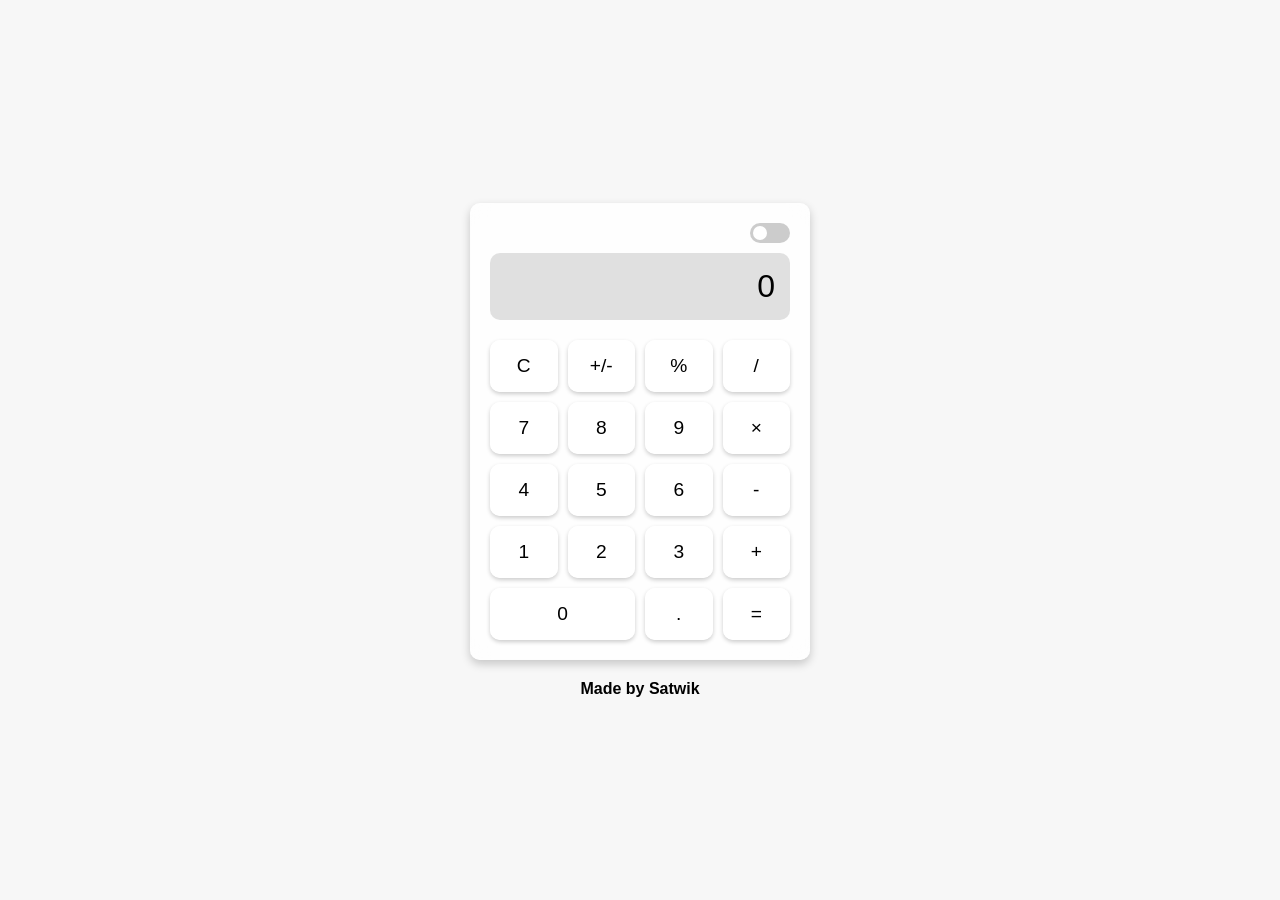
==== index.html @ 66f6cc0e "Simple Calculator It is a Simple pre-design of a Calculator" ====
<!DOCTYPE html>
<html lang="en">
<head>
  <meta charset="UTF-8">
  <meta name="viewport" content="width=device-width, initial-scale=1.0">
  <title>Transparent Calculator</title>
  <link rel="stylesheet" href="styles.css">
</head>
<body>
  <div class="calculator">
    <div class="theme-toggle">
      <label class="switch">
        <input type="checkbox" id="themeSwitch">
        <span class="slider"></span>
      </label>
    </div>
    <div class="display" id="display">0</div>
    <div class="buttons">
      <button class="btn" onclick="clearDisplay()">C</button>
      <button class="btn" onclick="toggleSign()">+/-</button>
      <button class="btn" onclick="insert('%')">%</button>
      <button class="btn" onclick="insert('/')">/</button>
      <button class="btn" onclick="insert('7')">7</button>
      <button class="btn" onclick="insert('8')">8</button>
      <button class="btn" onclick="insert('9')">9</button>
      <button class="btn" onclick="insert('*')">×</button>
      <button class="btn" onclick="insert('4')">4</button>
      <button class="btn" onclick="insert('5')">5</button>
      <button class="btn" onclick="insert('6')">6</button>
      <button class="btn" onclick="insert('-')">-</button>
      <button class="btn" onclick="insert('1')">1</button>
      <button class="btn" onclick="insert('2')">2</button>
      <button class="btn" onclick="insert('3')">3</button>
      <button class="btn" onclick="insert('+')">+</button>
      <button class="btn zero" onclick="insert('0')">0</button>
      <button class="btn" onclick="insert('.')">.</button>
      <button class="btn" onclick="calculate()">=</button>
    </div>
  </div>
  <footer class="footer">Made by Satwik</footer>
  <script src="script.js"></script>
</body>
</html>
---- styles.css ----
/* Default Light Mode */
:root {
    --bg-color: #f7f7f7;
    --btn-bg: rgba(255, 255, 255, 0.8); /* Transparent button background */
    --btn-hover-bg: rgba(255, 255, 255, 1); /* Button hover effect */
    --btn-color: #000000;
    --display-bg: #e0e0e0;
    --display-color: #000000;
  }
  
  /* Dark Mode */
  [data-theme="dark"] {
    --bg-color: #121212;
    --btn-bg: rgba(46, 46, 46, 0.8); /* Transparent button background for dark mode */
    --btn-hover-bg: rgba(46, 46, 46, 1); /* Button hover effect */
    --btn-color: #ffffff;
    --display-bg: #1d1d1d;
    --display-color: #ffffff;
  }
  
  /* General Body Styling */
  body {
    margin: 0;
    font-family: Arial, sans-serif;
    display: flex;
    flex-direction: column;
    justify-content: center;
    align-items: center;
    height: 100vh;
    background-color: var(--bg-color);
    transition: background-color 0.3s, color 0.3s;
  }
  
  /* Calculator Styling */
  .calculator {
    width: 300px;
    background-color: var(--btn-bg);
    border-radius: 10px;
    box-shadow: 0 4px 10px rgba(0, 0, 0, 0.2);
    padding: 20px;
    backdrop-filter: blur(10px); /* Add blur for glass effect */
  }
  
  /* Display */
  .display {
    background-color: var(--display-bg);
    color: var(--display-color);
    font-size: 2rem;
    padding: 15px;
    margin-bottom: 20px;
    text-align: right;
    border-radius: 10px;
    overflow: hidden;
    white-space: nowrap;
    text-overflow: ellipsis;
  }
  
  .display:empty::before {
    content: "0";
  }
  
  /* Buttons */
  .buttons {
    display: grid;
    grid-template-columns: repeat(4, 1fr);
    gap: 10px;
  }
  
  .btn {
    padding: 15px;
    font-size: 1.2rem;
    border: none;
    border-radius: 10px;
    background-color: var(--btn-bg);
    color: var(--btn-color);
    cursor: pointer;
    transition: background-color 0.3s, transform 0.2s;
    backdrop-filter: blur(10px); /* Transparent glass effect for buttons */
    box-shadow: 0 2px 4px rgba(0, 0, 0, 0.2); /* Subtle shadow for depth */
  }
  
  .btn:hover {
    background-color: var(--btn-hover-bg); /* Slightly opaque on hover */
    transform: scale(1.05); /* Button enlarges slightly on hover */
  }
  
  .zero {
    grid-column: span 2;
  }
  
  /* Toggle Switch */
  .theme-toggle {
    display: flex;
    justify-content: flex-end;
    margin-bottom: 10px;
  }
  
  .switch {
    position: relative;
    display: inline-block;
    width: 40px;
    height: 20px;
  }
  
  .switch input {
    opacity: 0;
    width: 0;
    height: 0;
  }
  
  .slider {
    position: absolute;
    cursor: pointer;
    top: 0;
    left: 0;
    right: 0;
    bottom: 0;
    background-color: #ccc;
    transition: 0.4s;
    border-radius: 20px;
  }
  
  .slider:before {
    position: absolute;
    content: "";
    height: 14px;
    width: 14px;
    left: 3px;
    bottom: 3px;
    background-color: white;
    transition: 0.4s;
    border-radius: 50%;
  }
  
  input:checked + .slider {
    background-color: #2196F3;
  }
  
  input:checked + .slider:before {
    transform: translateX(20px);
  }
  
  /* Footer */
  .footer {
    margin-top: 20px;
    text-align: center;
    font-size: 1rem;
    color: var(--btn-color);
    font-weight: bold;
    transition: color 0.3s;
  }
  
  /* Adjust footer color in dark mode */
  [data-theme="dark"] .footer {
    color: var(--display-color);
  }
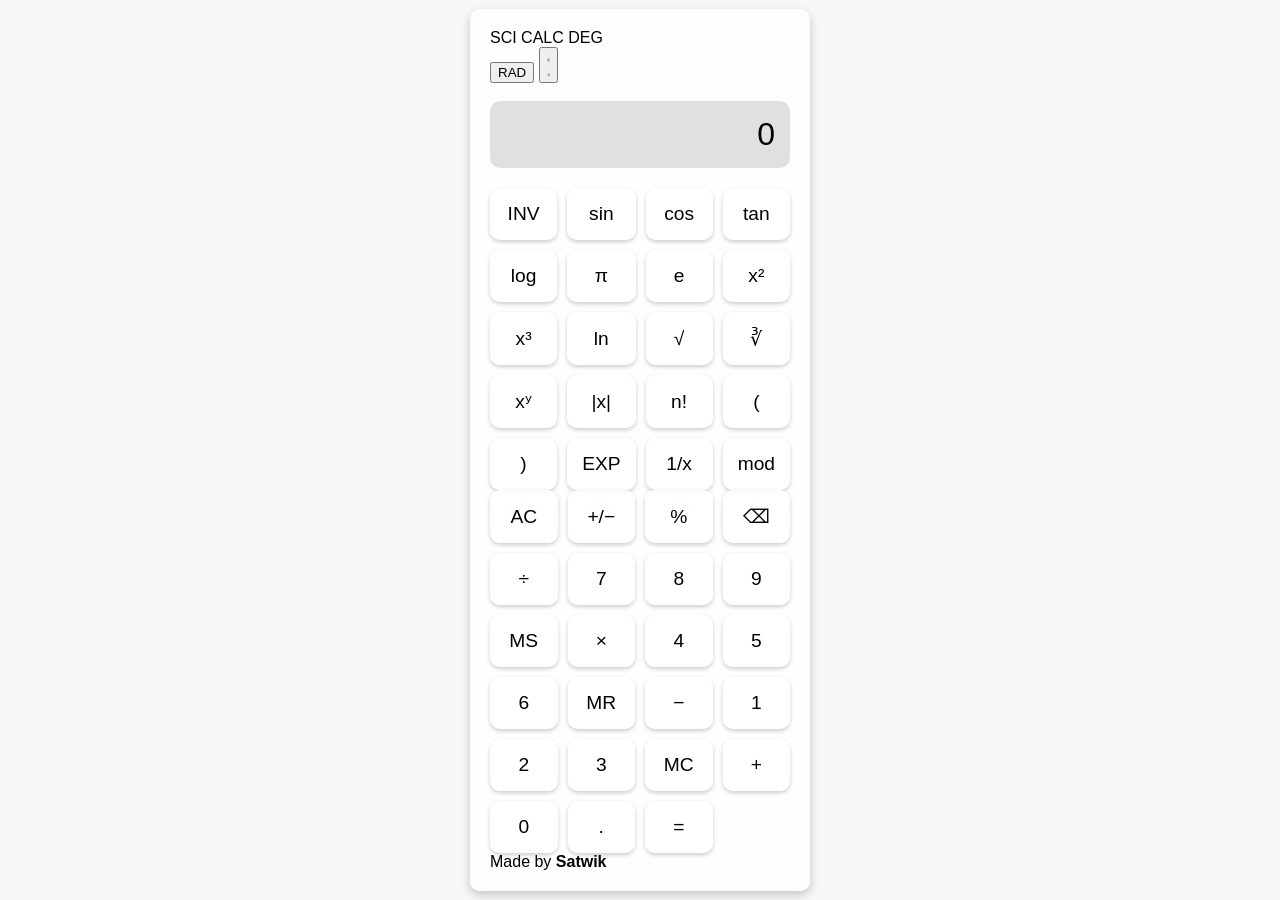
==== commit 5c00c9fc: "Update index.html" ====
--- a/index.html
+++ b/index.html
@@ -1,43 +1,113 @@
 <!DOCTYPE html>
-<html lang="en">
+<html lang="en" data-theme="light">
 <head>
-  <meta charset="UTF-8">
-  <meta name="viewport" content="width=device-width, initial-scale=1.0">
-  <title>Transparent Calculator</title>
-  <link rel="stylesheet" href="styles.css">
+  <meta charset="UTF-8" />
+  <meta name="viewport" content="width=device-width, initial-scale=1.0, maximum-scale=1.0, user-scalable=no" />
+  <meta name="mobile-web-app-capable" content="yes" />
+  <meta name="apple-mobile-web-app-capable" content="yes" />
+  <title>ScCalc — by Satwik</title>
+  <link rel="preconnect" href="https://fonts.googleapis.com" />
+  <link rel="preconnect" href="https://fonts.gstatic.com" crossorigin />
+  <link href="https://fonts.googleapis.com/css2?family=Inter:wght@300;400;500;600&family=JetBrains+Mono:wght@300;400;500;600;700&display=swap" rel="stylesheet" />
+  <link rel="stylesheet" href="styles.css" />
 </head>
 <body>
-  <div class="calculator">
-    <div class="theme-toggle">
-      <label class="switch">
-        <input type="checkbox" id="themeSwitch">
-        <span class="slider"></span>
-      </label>
+
+  <div class="orb orb-1"></div>
+  <div class="orb orb-2"></div>
+
+  <div class="calculator" id="calculator">
+
+    <!-- Header -->
+    <div class="calc-header">
+      <div class="header-left">
+        <span class="calc-brand">SCI CALC</span>
+        <span class="mode-badge" id="modeBadge">DEG</span>
+      </div>
+      <div class="header-right">
+        <button class="icon-btn" id="degRadBtn" title="Toggle DEG / RAD" aria-label="Toggle degrees/radians">RAD</button>
+        <button class="icon-btn" id="themeBtn" title="Toggle theme" aria-label="Toggle theme">
+          <svg class="icon-moon" viewBox="0 0 24 24" fill="none" stroke="currentColor" stroke-width="2"><path d="M21 12.79A9 9 0 1 1 11.21 3a7 7 0 0 0 9.79 9.79z"/></svg>
+          <svg class="icon-sun"  viewBox="0 0 24 24" fill="none" stroke="currentColor" stroke-width="2"><circle cx="12" cy="12" r="5"/><line x1="12" y1="1" x2="12" y2="3"/><line x1="12" y1="21" x2="12" y2="23"/><line x1="4.22" y1="4.22" x2="5.64" y2="5.64"/><line x1="18.36" y1="18.36" x2="19.78" y2="19.78"/><line x1="1" y1="12" x2="3" y2="12"/><line x1="21" y1="12" x2="23" y2="12"/><line x1="4.22" y1="19.78" x2="5.64" y2="18.36"/><line x1="18.36" y1="5.64" x2="19.78" y2="4.22"/></svg>
+        </button>
+      </div>
     </div>
-    <div class="display" id="display">0</div>
-    <div class="buttons">
-      <button class="btn" onclick="clearDisplay()">C</button>
-      <button class="btn" onclick="toggleSign()">+/-</button>
-      <button class="btn" onclick="insert('%')">%</button>
-      <button class="btn" onclick="insert('/')">/</button>
-      <button class="btn" onclick="insert('7')">7</button>
-      <button class="btn" onclick="insert('8')">8</button>
-      <button class="btn" onclick="insert('9')">9</button>
-      <button class="btn" onclick="insert('*')">×</button>
-      <button class="btn" onclick="insert('4')">4</button>
-      <button class="btn" onclick="insert('5')">5</button>
-      <button class="btn" onclick="insert('6')">6</button>
-      <button class="btn" onclick="insert('-')">-</button>
-      <button class="btn" onclick="insert('1')">1</button>
-      <button class="btn" onclick="insert('2')">2</button>
-      <button class="btn" onclick="insert('3')">3</button>
-      <button class="btn" onclick="insert('+')">+</button>
-      <button class="btn zero" onclick="insert('0')">0</button>
-      <button class="btn" onclick="insert('.')">.</button>
-      <button class="btn" onclick="calculate()">=</button>
+
+    <!-- Display -->
+    <div class="display-area">
+      <div class="expression-line" id="expressionLine">&nbsp;</div>
+      <div class="display" id="display">0</div>
     </div>
+
+    <!-- Scientific grid -->
+    <div class="buttons sci-grid">
+
+      <button class="btn btn-sci" data-action="sci" data-fn="inv">INV</button>
+      <button class="btn btn-sci" data-action="sci" data-fn="sin">sin</button>
+      <button class="btn btn-sci" data-action="sci" data-fn="cos">cos</button>
+      <button class="btn btn-sci" data-action="sci" data-fn="tan">tan</button>
+      <button class="btn btn-sci" data-action="sci" data-fn="log">log</button>
+
+      <button class="btn btn-sci" data-action="sci" data-fn="pi">π</button>
+      <button class="btn btn-sci" data-action="sci" data-fn="e_const">e</button>
+      <button class="btn btn-sci" data-action="sci" data-fn="pow2">x²</button>
+      <button class="btn btn-sci" data-action="sci" data-fn="pow3">x³</button>
+      <button class="btn btn-sci" data-action="sci" data-fn="ln">ln</button>
+
+      <button class="btn btn-sci" data-action="sci" data-fn="sqrt">√</button>
+      <button class="btn btn-sci" data-action="sci" data-fn="cbrt">∛</button>
+      <button class="btn btn-sci" data-action="sci" data-fn="powN">xʸ</button>
+      <button class="btn btn-sci" data-action="sci" data-fn="abs">|x|</button>
+      <button class="btn btn-sci" data-action="sci" data-fn="fact">n!</button>
+
+      <button class="btn btn-sci" data-action="sci" data-fn="open">(</button>
+      <button class="btn btn-sci" data-action="sci" data-fn="close">)</button>
+      <button class="btn btn-sci" data-action="sci" data-fn="exp10">EXP</button>
+      <button class="btn btn-sci" data-action="sci" data-fn="recip">1/x</button>
+      <button class="btn btn-sci" data-action="sci" data-fn="mod">mod</button>
+
+    </div>
+
+    <!-- Divider -->
+    <div class="divider"></div>
+
+    <!-- Standard grid -->
+    <div class="buttons std-grid">
+
+      <button class="btn btn-fn"  data-action="clear">AC</button>
+      <button class="btn btn-fn"  data-action="toggleSign">+/−</button>
+      <button class="btn btn-fn"  data-action="percent">%</button>
+      <button class="btn btn-fn"  data-action="backspace">⌫</button>
+      <button class="btn btn-op"  data-action="operator" data-value="÷">÷</button>
+
+      <button class="btn btn-num" data-action="digit" data-value="7">7</button>
+      <button class="btn btn-num" data-action="digit" data-value="8">8</button>
+      <button class="btn btn-num" data-action="digit" data-value="9">9</button>
+      <button class="btn btn-fn"  data-action="memStore">MS</button>
+      <button class="btn btn-op"  data-action="operator" data-value="×">×</button>
+
+      <button class="btn btn-num" data-action="digit" data-value="4">4</button>
+      <button class="btn btn-num" data-action="digit" data-value="5">5</button>
+      <button class="btn btn-num" data-action="digit" data-value="6">6</button>
+      <button class="btn btn-fn"  data-action="memRecall">MR</button>
+      <button class="btn btn-op"  data-action="operator" data-value="−">−</button>
+
+      <button class="btn btn-num" data-action="digit" data-value="1">1</button>
+      <button class="btn btn-num" data-action="digit" data-value="2">2</button>
+      <button class="btn btn-num" data-action="digit" data-value="3">3</button>
+      <button class="btn btn-fn"  data-action="memClear">MC</button>
+      <button class="btn btn-op"  data-action="operator" data-value="+">+</button>
+
+      <button class="btn btn-num btn-zero" data-action="digit" data-value="0">0</button>
+      <button class="btn btn-num" data-action="decimal">.</button>
+      <button class="btn btn-equals btn-eq-span" data-action="equals">=</button>
+
+    </div>
+
+    <footer class="calc-footer">Made by <strong>Satwik</strong></footer>
+
   </div>
-  <footer class="footer">Made by Satwik</footer>
+
   <script src="script.js"></script>
 </body>
 </html>
